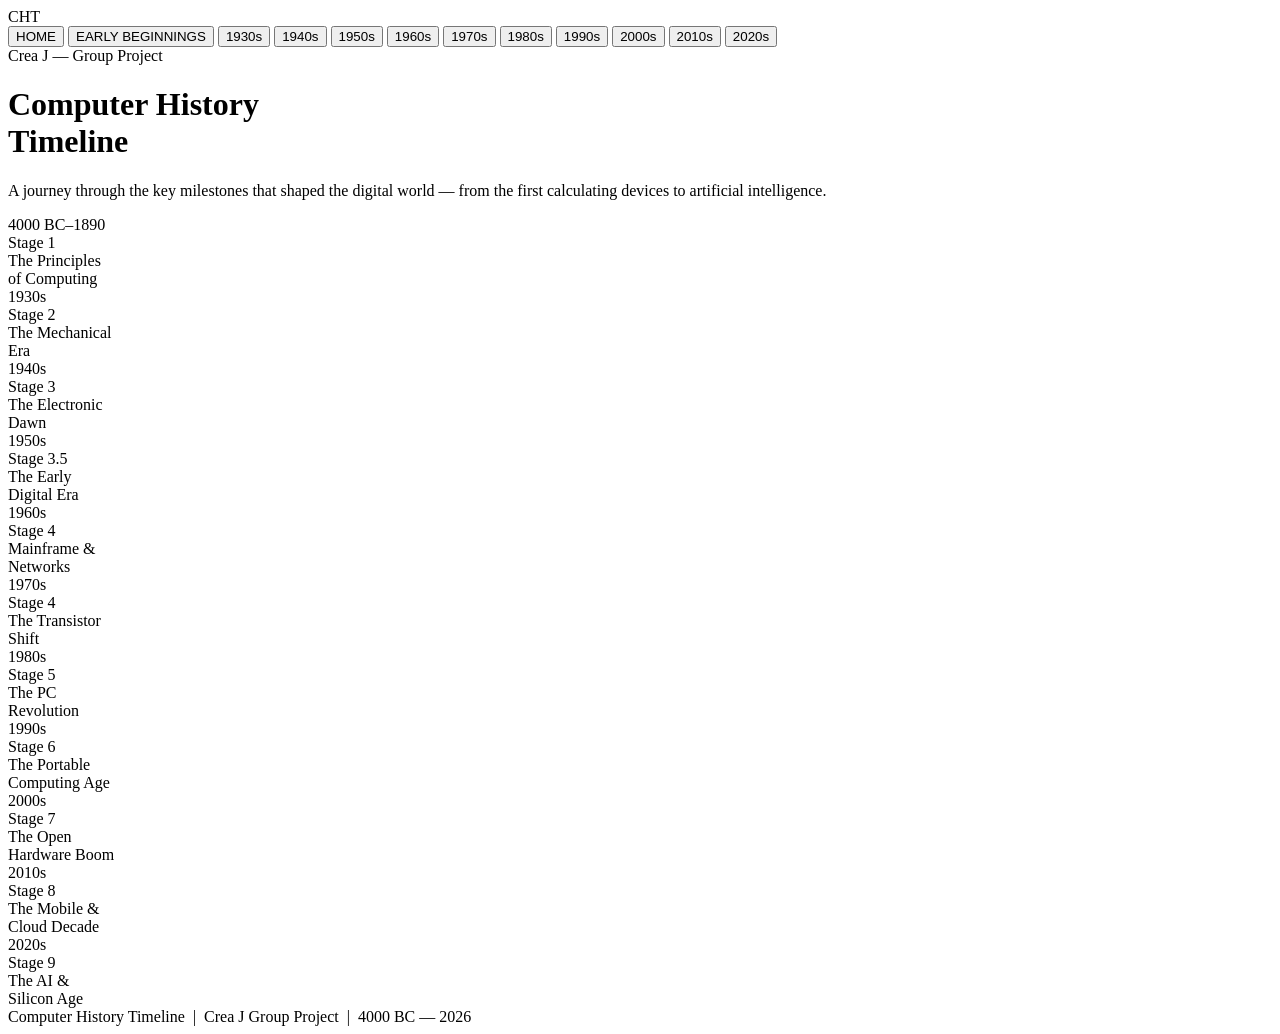
==== html/index.html @ 15bb8ded "0.1" ====
<!DOCTYPE html>
<html lang="en">
<head>
<meta charset="UTF-8">
<meta name="viewport" content="width=device-width, initial-scale=1.0">
<title>Computer History Timeline</title>
<link href="https://fonts.googleapis.com/css2?family=Orbitron:wght@400;700;900&family=Share+Tech+Mono&family=Exo+2:wght@300;400;600;700&display=swap" rel="stylesheet">
<link rel="stylesheet" href="../css/styles.css">
</head>
<body>

<!-- NAV -->
<nav id="mainNav">
  <div class="nav-logo">CHT</div>
  <button class="nav-btn active" onclick="location.href='index.html'">HOME</button>
  <button class="nav-btn" onclick="location.href='early.html'">EARLY BEGINNINGS</button>
  <button class="nav-btn" onclick="location.href='1930s.html'">1930s</button>
  <button class="nav-btn" onclick="location.href='1940s.html'">1940s</button>
  <button class="nav-btn" onclick="location.href='1950s.html'">1950s</button>
  <button class="nav-btn" onclick="location.href='1960s.html'">1960s</button>
  <button class="nav-btn" onclick="location.href='1970s.html'">1970s</button>
  <button class="nav-btn" onclick="location.href='1980s.html'">1980s</button>
  <button class="nav-btn" onclick="location.href='1990s.html'">1990s</button>
  <button class="nav-btn" onclick="location.href='2000s.html'">2000s</button>
  <button class="nav-btn" onclick="location.href='2010s.html'">2010s</button>
  <button class="nav-btn" onclick="location.href='2020s.html'">2020s</button>
</nav>

<!-- ════════════════════════════════════
     HOME PAGE
════════════════════════════════════ -->
<div class="page active" id="page-home">
  <div class="home-hero">
    <div class="home-kicker">Crea J — Group Project</div>
    <h1 class="home-title">Computer History<br>Timeline</h1>
    <p class="home-sub">A journey through the key milestones that shaped the digital world — from the first calculating devices to artificial intelligence.</p>

    <div class="decade-grid">

      <div class="decade-card" style="--dc-color:#00cfff;--dc-rgb:0,207,255" onclick="location.href='early.html'">
        <div class="dc-year">4000 BC–1890</div>
        <div class="dc-stage">Stage 1<br>The Principles<br>of Computing</div>
      </div>

      <div class="decade-card" style="--dc-color:#a78bfa;--dc-rgb:167,139,250" onclick="location.href='1930s.html'">
        <div class="dc-year">1930s</div>
        <div class="dc-stage">Stage 2<br>The Mechanical<br>Era</div>
      </div>

      <div class="decade-card" style="--dc-color:#ff6b35;--dc-rgb:255,107,53" onclick="location.href='1940s.html'">
        <div class="dc-year">1940s</div>
        <div class="dc-stage">Stage 3<br>The Electronic<br>Dawn</div>
      </div>

      <div class="decade-card" style="--dc-color:#f97316;--dc-rgb:249,115,22" onclick="location.href='1950s.html'">
        <div class="dc-year">1950s</div>
        <div class="dc-stage">Stage 3.5<br>The Early<br>Digital Era</div>
      </div>

      <div class="decade-card" style="--dc-color:#fb7185;--dc-rgb:251,113,133" onclick="location.href='1960s.html'">
        <div class="dc-year">1960s</div>
        <div class="dc-stage">Stage 4<br>Mainframe &<br>Networks</div>
      </div>

      <div class="decade-card" style="--dc-color:#00e5a0;--dc-rgb:0,229,160" onclick="location.href='1970s.html'">
        <div class="dc-year">1970s</div>
        <div class="dc-stage">Stage 4<br>The Transistor<br>Shift</div>
      </div>

      <div class="decade-card" style="--dc-color:#fbbf24;--dc-rgb:251,191,36" onclick="location.href='1980s.html'">
        <div class="dc-year">1980s</div>
        <div class="dc-stage">Stage 5<br>The PC<br>Revolution</div>
      </div>

      <div class="decade-card" style="--dc-color:#f472b6;--dc-rgb:244,114,182" onclick="location.href='1990s.html'">
        <div class="dc-year">1990s</div>
        <div class="dc-stage">Stage 6<br>The Portable<br>Computing Age</div>
      </div>

      <div class="decade-card" style="--dc-color:#34d399;--dc-rgb:52,211,153" onclick="location.href='2000s.html'">
        <div class="dc-year">2000s</div>
        <div class="dc-stage">Stage 7<br>The Open<br>Hardware Boom</div>
      </div>

      <div class="decade-card" style="--dc-color:#60a5fa;--dc-rgb:96,165,250" onclick="location.href='2010s.html'">
        <div class="dc-year">2010s</div>
        <div class="dc-stage">Stage 8<br>The Mobile &<br>Cloud Decade</div>
      </div>

      <div class="decade-card" style="--dc-color:#e879f9;--dc-rgb:232,121,249" onclick="location.href='2020s.html'">
        <div class="dc-year">2020s</div>
        <div class="dc-stage">Stage 9<br>The AI &<br>Silicon Age</div>
      </div>

    </div>
  </div>
</div>
<!-- Decade content moved to separate files: early.html, 1930s.html, 1940s.html,
     1950s.html, 1960s.html, 1970s.html, 1980s.html, 1990s.html, 2000s.html,
     2010s.html, 2020s.html -->

<!-- FOOTER -->
<footer>
  <span>Computer History Timeline</span> &nbsp;|&nbsp; Crea J Group Project &nbsp;|&nbsp; 4000 BC &mdash; <span>2026</span>
</footer>

<script src="../js/script.js"></script>
</body>
</html>
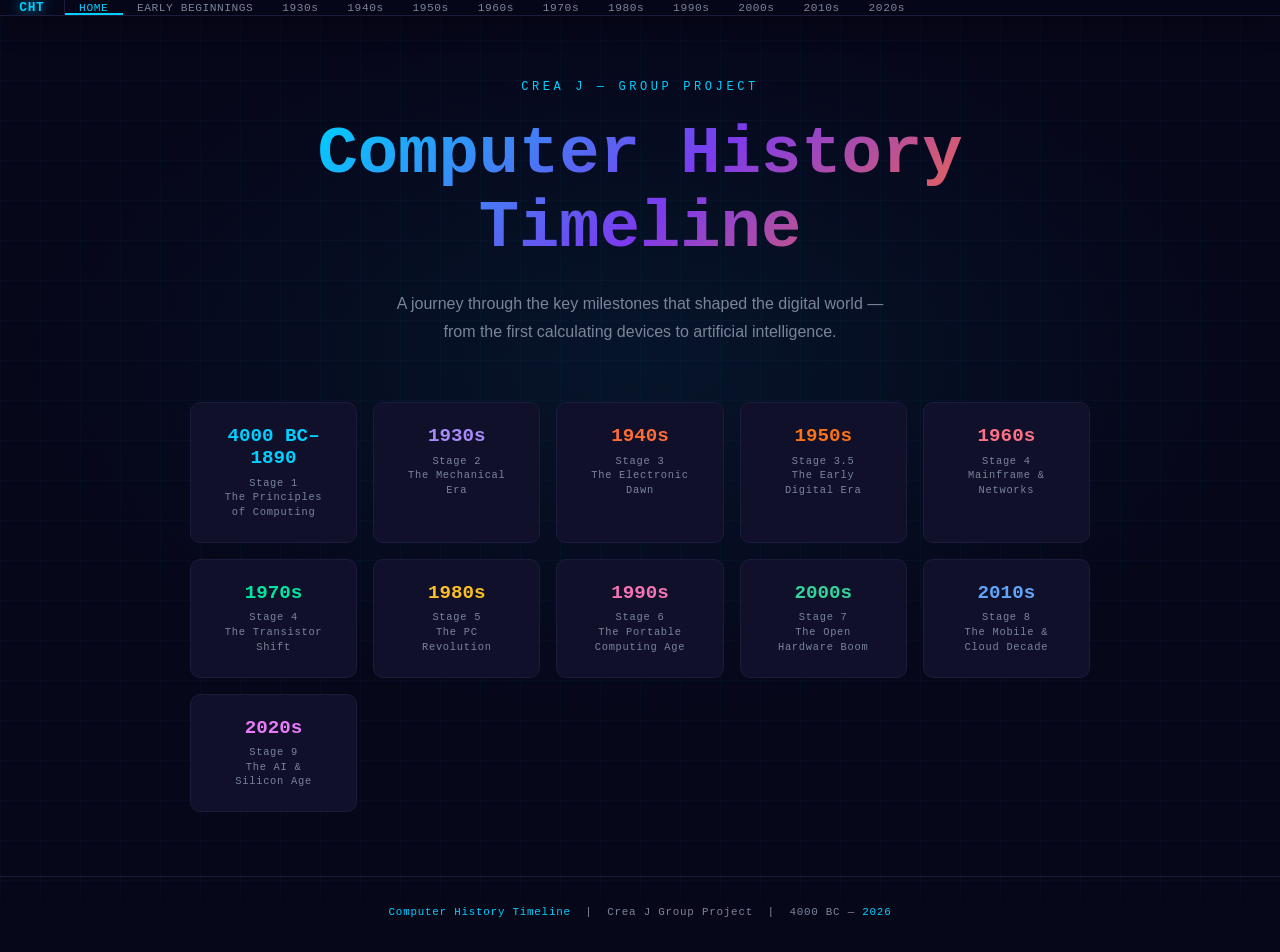
==== commit c0395519: "1.1" ====
--- a/html/index.html
+++ b/html/index.html
@@ -105,5 +105,6 @@
 </footer>
 
 <script src="../js/script.js"></script>
+<script src="../js/scroller.js"></script>
 </body>
 </html>
--- a/css/styles.css
+++ b/css/styles.css
@@ -0,0 +1,329 @@
+/* ── RESET & ROOT ── */
+*, *::before, *::after { margin: 0; padding: 0; box-sizing: border-box; }
+html { scroll-behavior: smooth; }
+
+:root {
+  --bg:      #07071a;
+  --surface: #0d0d25;
+  --card:    #10102a;
+  --border:  #1c1c3a;
+  --text:    #dde4f0;
+  --muted:   #7a849a;
+  --accent:  #00cfff;
+}
+
+body {
+  background: var(--bg);
+  color: var(--text);
+  font-family: 'Exo 2', sans-serif;
+  min-height: 100vh;
+  overflow-x: hidden;
+}
+
+/* ── BACKGROUND GRID ── */
+body::before {
+  content: '';
+  position: fixed; inset: 0; z-index: 0;
+  background-image:
+    linear-gradient(rgba(0,207,255,.03) 1px, transparent 1px),
+    linear-gradient(90deg, rgba(0,207,255,.03) 1px, transparent 1px);
+  background-size: 40px 40px;
+  pointer-events: none;
+}
+
+/* ── NAV ── */
+nav {
+  position: sticky; top: 0; z-index: 200;
+  background: rgba(7,7,26,.95);
+  backdrop-filter: blur(18px);
+  border-bottom: 1px solid var(--border);
+  display: flex; align-items: stretch;
+  overflow-x: auto; scrollbar-width: none;
+  box-shadow: 0 2px 30px rgba(0,0,0,.5);
+}
+nav::-webkit-scrollbar { display: none; }
+
+.nav-logo {
+  font-family: 'Orbitron', monospace;
+  font-weight: 900; font-size: .8rem;
+  color: var(--accent);
+  letter-spacing: .06em;
+  padding: 0 1.2rem;
+  display: flex; align-items: center;
+  border-right: 1px solid var(--border);
+  white-space: nowrap;
+  text-shadow: 0 0 14px var(--accent);
+  flex-shrink: 0;
+}
+
+.nav-btn {
+  background: none; border: none; cursor: pointer;
+  font-family: 'Share Tech Mono', monospace;
+  font-size: .7rem; letter-spacing: .05em;
+  color: var(--muted);
+  padding: 0 .9rem;
+  white-space: nowrap;
+  position: relative;
+  transition: color .2s;
+  flex-shrink: 0;
+}
+.nav-btn::after {
+  content: '';
+  position: absolute; bottom: 0; left: 50%; right: 50%;
+  height: 2px;
+  transition: left .22s, right .22s, background .22s;
+  background: var(--accent);
+}
+.nav-btn:hover { color: #fff; }
+.nav-btn:hover::after { left: 8%; right: 8%; }
+.nav-btn.active { color: var(--accent); }
+.nav-btn.active::after { left: 0; right: 0; background: var(--accent); }
+
+/* ── PAGES ── */
+.page { display: none; position: relative; z-index: 1; animation: fadeIn .4s ease both; }
+.page.active { display: block; }
+
+@keyframes fadeIn {
+  from { opacity: 0; transform: translateY(14px); }
+  to   { opacity: 1; transform: translateY(0); }
+}
+
+/* ── HOME PAGE ── */
+.home-hero {
+  min-height: 92vh;
+  display: flex; flex-direction: column;
+  align-items: center; justify-content: center;
+  text-align: center; padding: 4rem 2rem;
+  position: relative;
+}
+.home-hero::before {
+  content: '';
+  position: absolute; inset: 0;
+  background: radial-gradient(ellipse 70% 60% at 50% 40%, rgba(0,207,255,.07) 0%, transparent 70%);
+  pointer-events: none;
+}
+.home-kicker {
+  font-family: 'Share Tech Mono', monospace;
+  font-size: .75rem; letter-spacing: .3em;
+  color: var(--accent); margin-bottom: 1.5rem;
+  text-transform: uppercase;
+  animation: fadeIn .5s .1s both;
+}
+.home-title {
+  font-family: 'Orbitron', monospace;
+  font-weight: 900;
+  font-size: clamp(2rem, 6vw, 4.2rem);
+  line-height: 1.1;
+  margin-bottom: 1.5rem;
+  background: linear-gradient(135deg, #00cfff 0%, #7c3aed 55%, #ff6b35 100%);
+  -webkit-background-clip: text; -webkit-text-fill-color: transparent;
+  background-clip: text;
+  animation: fadeIn .5s .2s both;
+}
+.home-sub {
+  font-size: 1rem; color: var(--muted); max-width: 500px;
+  line-height: 1.75; margin-bottom: 3.5rem;
+  animation: fadeIn .5s .3s both;
+}
+
+/* Decade grid on home */
+.decade-grid {
+  display: grid;
+  grid-template-columns: repeat(auto-fit, minmax(160px, 1fr));
+  gap: 1rem; max-width: 900px; width: 100%;
+  animation: fadeIn .5s .4s both;
+}
+.decade-card {
+  background: var(--card);
+  border: 1px solid var(--border);
+  border-radius: 10px;
+  padding: 1.4rem 1rem;
+  cursor: pointer;
+  transition: border-color .22s, box-shadow .22s, transform .22s;
+  text-align: center; position: relative; overflow: hidden;
+}
+.decade-card::before {
+  content: '';
+  position: absolute; inset: 0;
+  background: linear-gradient(135deg, rgba(var(--dc-rgb),0.08) 0%, transparent 60%);
+  opacity: 0; transition: opacity .22s;
+}
+.decade-card:hover::before { opacity: 1; }
+.decade-card:hover {
+  border-color: var(--dc-color, var(--accent));
+  box-shadow: 0 0 24px rgba(var(--dc-rgb, 0,207,255),.18);
+  transform: translateY(-3px);
+}
+.dc-year {
+  font-family: 'Orbitron', monospace; font-weight: 700;
+  font-size: 1.2rem; margin-bottom: .4rem;
+  color: var(--dc-color, var(--accent));
+}
+.dc-stage {
+  font-family: 'Share Tech Mono', monospace;
+  font-size: .65rem; letter-spacing: .07em;
+  color: var(--muted); line-height: 1.4;
+}
+
+/* ── DECADE PAGE ── */
+.decade-page { max-width: 900px; margin: 0 auto; padding: 3rem 1.5rem 5rem; }
+
+.decade-page-header {
+  margin-bottom: 3rem; padding-bottom: 1.8rem;
+  border-bottom: 1px solid var(--border);
+}
+.dph-stage {
+  font-family: 'Share Tech Mono', monospace; font-size: .7rem;
+  letter-spacing: .18em; color: var(--dc-color, var(--accent));
+  margin-bottom: .6rem; text-transform: uppercase;
+}
+.dph-title {
+  font-family: 'Orbitron', monospace; font-weight: 900;
+  font-size: clamp(1.6rem, 4vw, 2.6rem);
+  color: var(--dc-color, var(--accent));
+  text-shadow: 0 0 28px rgba(var(--dc-rgb,0,207,255),.3);
+  margin-bottom: .5rem;
+}
+.dph-years {
+  font-family: 'Share Tech Mono', monospace; font-size: .8rem;
+  color: var(--muted);
+}
+.dph-nav {
+  display: flex; gap: .6rem; margin-top: 1.2rem; flex-wrap: wrap;
+}
+.dph-navbtn {
+  background: none;
+  border: 1px solid var(--border);
+  color: var(--muted); cursor: pointer;
+  font-family: 'Share Tech Mono', monospace; font-size: .68rem;
+  padding: .35rem .8rem; border-radius: 4px;
+  transition: border-color .2s, color .2s;
+  letter-spacing: .05em;
+}
+.dph-navbtn:hover {
+  border-color: var(--dc-color, var(--accent));
+  color: var(--dc-color, var(--accent));
+}
+
+/* ── TIMELINE ── */
+.timeline { position: relative; padding-left: 2.2rem; }
+.timeline::before {
+  content: '';
+  position: absolute; left: 9px; top: 0; bottom: 0; width: 2px;
+  background: linear-gradient(180deg,
+    rgba(var(--dc-rgb,0,207,255),.5) 0%,
+    rgba(var(--dc-rgb,0,207,255),.05) 100%);
+}
+
+.milestone {
+  position: relative; margin-bottom: 2rem;
+  padding: 1.4rem 1.5rem 1.2rem;
+  background: var(--card);
+  border: 1px solid var(--border);
+  border-radius: 9px;
+  transition: border-color .22s, box-shadow .22s, transform .22s;
+}
+.milestone::before {
+  content: '';
+  position: absolute; left: -2.7rem; top: 1.5rem;
+  width: 13px; height: 13px; border-radius: 50%;
+  background: var(--dc-color, var(--accent));
+  box-shadow: 0 0 10px var(--dc-color, var(--accent));
+  border: 2px solid var(--bg);
+}
+.milestone:hover {
+  border-color: var(--dc-color, var(--accent));
+  box-shadow: 0 4px 28px rgba(var(--dc-rgb,0,207,255),.14);
+  transform: translateX(5px);
+}
+.milestone-year {
+  display: inline-block;
+  font-family: 'Orbitron', monospace; font-weight: 700; font-size: .82rem;
+  color: var(--dc-color, var(--accent));
+  background: rgba(var(--dc-rgb,0,207,255),.09);
+  border: 1px solid rgba(var(--dc-rgb,0,207,255),.25);
+  padding: .18rem .65rem; border-radius: 4px;
+  margin-bottom: .65rem; letter-spacing: .06em;
+}
+.milestone h3 {
+  font-family: 'Exo 2', sans-serif; font-weight: 700;
+  font-size: 1rem; color: #fff; margin-bottom: .5rem; line-height: 1.4;
+}
+.milestone p {
+  font-size: .875rem; color: var(--muted); line-height: 1.7;
+}
+.milestone .tag {
+  display: inline-block; margin-top: .7rem;
+  font-family: 'Share Tech Mono', monospace; font-size: .62rem;
+  letter-spacing: .08em;
+  color: var(--dc-color, var(--accent));
+  border: 1px solid rgba(var(--dc-rgb,0,207,255),.22);
+  padding: .15rem .55rem; border-radius: 3px; opacity: .75;
+}
+
+/* ── FOOTER ── */
+footer {
+  position: relative; z-index: 1;
+  text-align: center; padding: 1.8rem;
+  border-top: 1px solid var(--border);
+  font-family: 'Share Tech Mono', monospace;
+  font-size: .68rem; color: var(--muted); letter-spacing: .07em;
+}
+footer span { color: var(--accent); }
+
+/* ── SCROLL ANIMATIONS ── */
+.scroll-animate {
+  opacity: 0;
+  transform: translateY(40px);
+  transition: opacity .6s ease, transform .6s ease;
+}
+
+.scroll-animate.in-view {
+  opacity: 1;
+  transform: translateY(0);
+}
+
+/* Slide from left */
+.scroll-slide-left {
+  opacity: 0;
+  transform: translateX(-50px);
+  transition: opacity .7s ease, transform .7s ease;
+}
+
+.scroll-slide-left.in-view {
+  opacity: 1;
+  transform: translateX(0);
+}
+
+/* Slide from right */
+.scroll-slide-right {
+  opacity: 0;
+  transform: translateX(50px);
+  transition: opacity .7s ease, transform .7s ease;
+}
+
+.scroll-slide-right.in-view {
+  opacity: 1;
+  transform: translateX(0);
+}
+
+/* Scale up */
+.scroll-scale {
+  opacity: 0;
+  transform: scale(0.9);
+  transition: opacity .6s ease, transform .6s ease;
+}
+
+.scroll-scale.in-view {
+  opacity: 1;
+  transform: scale(1);
+}
+
+/* Stagger animation for grid items */
+.scroll-animate.stagger-item {
+  transition-delay: calc(var(--stagger-index, 0) * 80ms);
+}
+
+.scroll-animate.stagger-item.in-view {
+  transition-delay: calc(var(--stagger-index, 0) * 80ms);
+}
